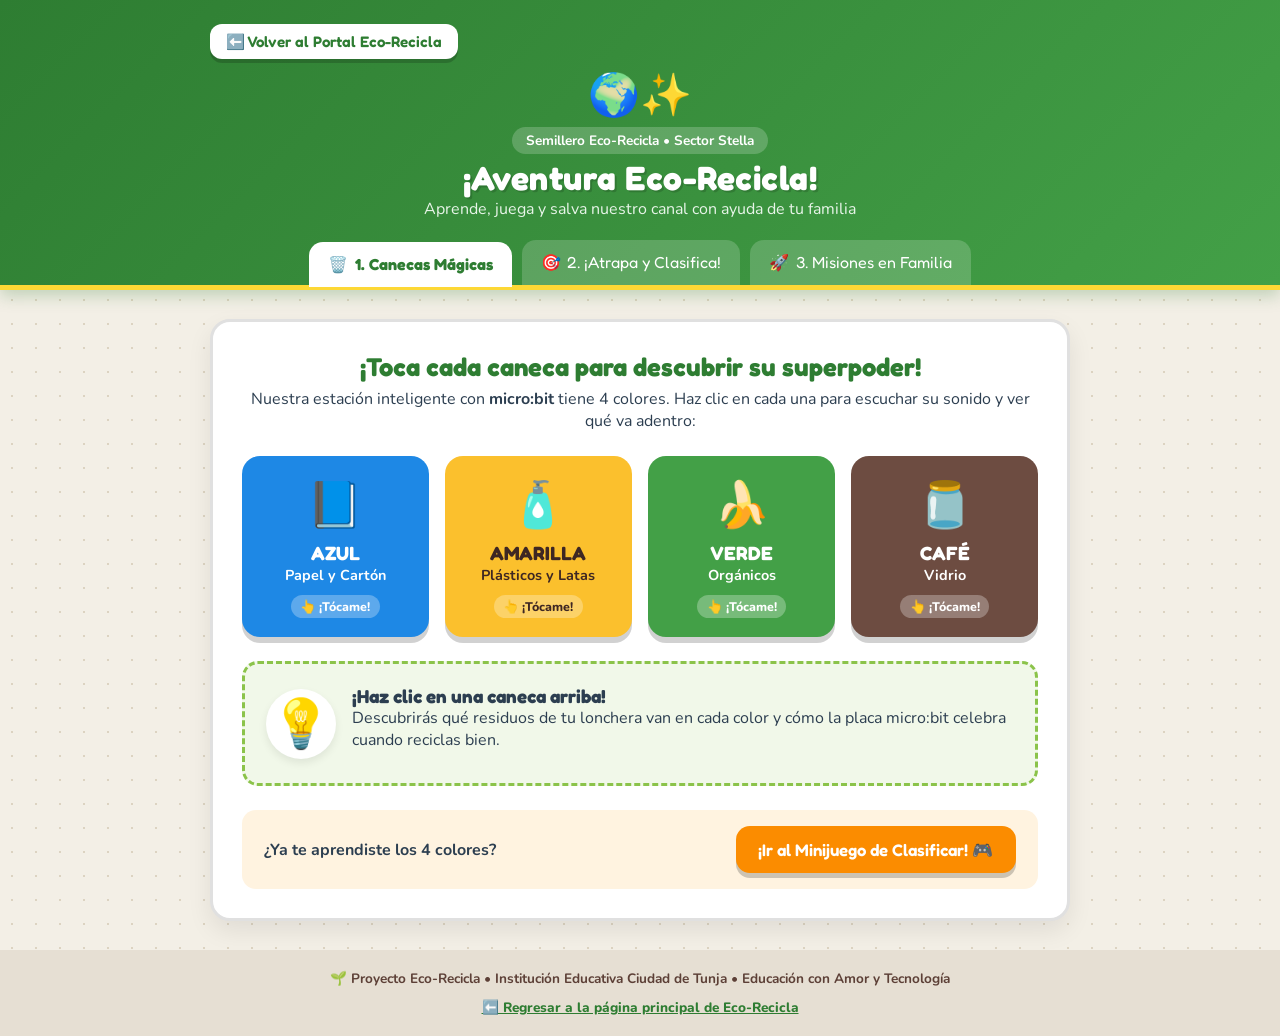
==== juegos.html @ 133093a1 "Add files via upload" ====
<!DOCTYPE html>
<html lang="es">
<head>
  <meta charset="UTF-8">
  <meta name="viewport" content="width=device-width, initial-scale=1.0">
  <title>Eco-Recicla Kids • Guardianes del Canal Stella</title>
  <link rel="preconnect" href="https://fonts.googleapis.com">
  <link rel="preconnect" href="https://fonts.gstatic.com" crossorigin>
  <link href="https://fonts.googleapis.com/css2?family=Fredoka:wght@400;600;700&family=Nunito:wght@400;600;700;800&display=swap" rel="stylesheet">
  <style>
    * { box-sizing: border-box; margin: 0; padding: 0; }
    body {
      font-family: 'Nunito', sans-serif;
      background-color: #f3efe6;
      background-image: radial-gradient(#dcd3c1 1.5px, transparent 1.5px);
      background-size: 24px 24px;
      color: #2c3e50;
      min-height: 100vh;
      display: flex;
      flex-direction: column;
    }
    h1, h2, h3, .bin-color-name, .btn-fun { font-family: 'Fredoka', sans-serif; }

    .hero-header {
      background: linear-gradient(135deg, #2e7d32 0%, #43a047 100%);
      color: #ffffff;
      padding: 1.5rem 1rem 0 1rem;
      text-align: center;
      box-shadow: 0 6px 15px rgba(46, 125, 50, 0.25);
      border-bottom: 5px solid #fdd835;
      position: relative;
    }
    .top-nav-bar {
      max-width: 860px;
      margin: 0 auto 0.5rem auto;
      display: flex;
      justify-content: flex-start;
    }
    .btn-home-back {
      display: inline-flex;
      align-items: center;
      gap: 0.4rem;
      background-color: #ffffff;
      color: #2e7d32;
      text-decoration: none;
      font-family: 'Fredoka', sans-serif;
      font-size: 0.95rem;
      font-weight: 600;
      padding: 0.5rem 1rem;
      border-radius: 12px;
      box-shadow: 0 4px 0 rgba(0, 0, 0, 0.18);
      transition: transform 0.15s, background-color 0.2s;
    }
    .btn-home-back:hover {
      background-color: #f1f8e9;
      transform: translateY(-2px);
    }
    .btn-home-back:active {
      transform: translateY(2px);
      box-shadow: 0 2px 0 rgba(0, 0, 0, 0.18);
    }

    .mascot-bubble { font-size: 2.6rem; animation: bounce 2s infinite; display: inline-block; }
    @keyframes bounce { 0%, 100% { transform: translateY(0); } 50% { transform: translateY(-7px); } }
    .pill-badge {
      display: block; width: fit-content; margin: 0.2rem auto;
      background: rgba(255, 255, 255, 0.2); padding: 0.25rem 0.9rem;
      border-radius: 20px; font-size: 0.85rem; font-weight: 700;
    }
    .hero-header h1 { font-size: 2.1rem; letter-spacing: 0.5px; text-shadow: 2px 2px 0px rgba(0, 0, 0, 0.15); }
    .hero-header p { font-size: 1rem; color: #e8f5e9; margin-bottom: 1.2rem; }

    .tab-nav { display: flex; justify-content: center; gap: 0.6rem; flex-wrap: wrap; max-width: 850px; margin: 0 auto; }
    .tab-btn {
      background: rgba(255, 255, 255, 0.18); color: #ffffff; border: none;
      padding: 0.8rem 1.2rem; border-radius: 14px 14px 0 0;
      font-family: 'Fredoka', sans-serif; font-size: 1rem; cursor: pointer;
      transition: all 0.2s; display: flex; align-items: center; gap: 0.4rem;
    }
    .tab-btn:hover { background: rgba(255, 255, 255, 0.3); }
    .tab-btn.active { background: #ffffff; color: #2e7d32; font-weight: 700; transform: translateY(2px); }

    .main-container { max-width: 860px; width: 94%; margin: 1.8rem auto; flex: 1; }
    .tab-panel {
      display: none; background: #ffffff; padding: 1.8rem; border-radius: 20px;
      box-shadow: 0 10px 25px rgba(0, 0, 0, 0.08); border: 3px solid #e0e0e0;
      animation: popIn 0.3s ease;
    }
    .tab-panel.active { display: block; }
    @keyframes popIn { from { opacity: 0; transform: scale(0.97); } to { opacity: 1; transform: scale(1); } }

    .section-intro { text-align: center; margin-bottom: 1.5rem; }
    .section-intro h2 { color: #2e7d32; font-size: 1.6rem; margin-bottom: 0.4rem; }

    .bins-showcase { display: grid; grid-template-columns: repeat(auto-fit, minmax(160px, 1fr)); gap: 1rem; margin-bottom: 1.5rem; }
    .bin-card {
      border-radius: 18px; padding: 1.2rem 0.8rem; text-align: center; color: #ffffff;
      cursor: pointer; transition: transform 0.2s, box-shadow 0.2s;
      box-shadow: 0 6px 0 rgba(0,0,0,0.18); position: relative; user-select: none;
    }
    .bin-card:hover { transform: translateY(-6px) scale(1.03); }
    .bin-card:active { transform: translateY(2px); }
    .bin-blue { background: #1e88e5; }
    .bin-yellow { background: #fbc02d; color: #3e2723; }
    .bin-green { background: #43a047; }
    .bin-brown { background: #6d4c41; }
    .bin-emoji { font-size: 2.8rem; margin-bottom: 0.3rem; }
    .bin-color-name { font-size: 1.2rem; font-weight: 700; display: block; }
    .bin-body p { font-size: 0.9rem; font-weight: 700; }
    .tap-hint {
      display: inline-block; margin-top: 0.6rem; background: rgba(255, 255, 255, 0.28);
      padding: 0.2rem 0.6rem; border-radius: 12px; font-size: 0.78rem; font-weight: 800;
    }

    .inspector-box {
      background: #f1f8e9; border: 3px dashed #8bc34a; border-radius: 16px;
      padding: 1.3rem; display: flex; align-items: center; gap: 1rem; margin-bottom: 1.5rem;
    }
    .inspector-icon {
      font-size: 3rem; background: #ffffff; width: 70px; height: 70px; border-radius: 50%;
      display: flex; align-items: center; justify-content: center; flex-shrink: 0;
      box-shadow: 0 4px 8px rgba(0,0,0,0.08);
    }
    .examples-pills { display: flex; flex-wrap: wrap; gap: 0.5rem; margin-top: 0.7rem; }
    .ex-pill {
      background: #ffffff; border: 2px solid #aed581; padding: 0.25rem 0.75rem;
      border-radius: 20px; font-size: 0.85rem; font-weight: 700; color: #33691e;
    }

    .next-step-banner {
      background: #fff3e0; border-radius: 14px; padding: 1rem 1.4rem;
      display: flex; justify-content: space-between; align-items: center; flex-wrap: wrap; gap: 1rem; font-weight: 700;
    }

    .btn-fun {
      border: none; padding: 0.85rem 1.4rem; border-radius: 14px; font-size: 1.05rem;
      font-weight: 600; cursor: pointer; color: #ffffff; transition: transform 0.1s;
      box-shadow: 0 5px 0 rgba(0,0,0,0.2); text-decoration: none; display: inline-block;
    }
    .btn-fun:active { transform: translateY(3px); box-shadow: 0 2px 0 rgba(0,0,0,0.2); }
    .btn-orange { background: #fb8c00; }
    .btn-green-action { background: #43a047; }
    .btn-blue-action { background: #1e88e5; }
    .btn-gray-action { background: #607d8b; }
    .btn-large { width: 100%; font-size: 1.2rem; padding: 1rem; }

    .arcade-board { background: #e3f2fd; border-radius: 18px; padding: 1.5rem; border: 3px solid #90caf9; }
    .arcade-hud { display: flex; justify-content: space-between; margin-bottom: 1rem; }
    .hud-pill { background: #ffffff; padding: 0.4rem 1rem; border-radius: 20px; font-weight: 800; color: #1565c0; box-shadow: 0 3px 6px rgba(0,0,0,0.06); }
    .trash-floating-card {
      background: #ffffff; max-width: 340px; margin: 0 auto 1.2rem auto; padding: 1.3rem;
      border-radius: 20px; text-align: center; box-shadow: 0 8px 18px rgba(0,0,0,0.1); border: 3px solid #bbdefb;
    }
    .trash-big-emoji { font-size: 4rem; display: block; animation: wiggle 1.5s infinite; }
    @keyframes wiggle { 0%, 100% { transform: rotate(-4deg); } 50% { transform: rotate(4deg); } }
    .trash-question {
      display: inline-block; margin-top: 0.4rem; background: #fff9c4; padding: 0.2rem 0.7rem;
      border-radius: 10px; font-size: 0.85rem; font-weight: 700; color: #f57f17;
    }
    .arcade-toast { text-align: center; min-height: 28px; font-weight: 800; font-size: 1rem; margin-bottom: 1rem; }
    .arcade-bins-row { display: grid; grid-template-columns: repeat(4, 1fr); gap: 0.7rem; }
    .arcade-bin-btn {
      border: none; border-radius: 14px; padding: 0.8rem 0.4rem; color: #ffffff;
      font-family: 'Fredoka', sans-serif; font-size: 1rem; cursor: pointer;
      box-shadow: 0 5px 0 rgba(0,0,0,0.2); transition: transform 0.1s;
    }
    .arcade-bin-btn span { font-size: 1.8rem; display: block; }
    .arcade-bin-btn small { font-family: 'Nunito', sans-serif; font-size: 0.75rem; font-weight: 700; }
    .arcade-bin-btn:active { transform: translateY(3px); }
    .bg-blue { background: #1e88e5; }
    .bg-yellow { background: #fbc02d; color: #3e2723; }
    .bg-green { background: #43a047; }
    .bg-brown { background: #6d4c41; }
    .arcade-end-screen { text-align: center; padding: 1.5rem; background: #ffffff; border-radius: 16px; }
    .trophy-anim { font-size: 3.5rem; }
    .arcade-end-btns { display: flex; justify-content: center; gap: 1rem; margin-top: 1.2rem; flex-wrap: wrap; }

    .mission-card { display: none; }
    .mission-card.active { display: block; }
    .welcome-hero { text-align: center; margin-bottom: 1.5rem; }
    .hero-emoji { font-size: 3rem; }
    .welcome-hero h2 { color: #2e7d32; font-size: 1.6rem; margin: 0.4rem 0; }
    .kid-input-box { background: #f9fbe7; padding: 1.2rem; border-radius: 14px; border: 2px solid #c5e1a5; margin-bottom: 1.2rem; }
    .kid-input-box label { display: block; font-weight: 800; margin-bottom: 0.5rem; color: #33691e; }
    .kid-input-box input { width: 100%; padding: 0.8rem 1rem; border-radius: 10px; border: 2px solid #9ccc65; font-size: 1.05rem; font-family: inherit; }
    .error-text { color: #d32f2f; font-weight: 700; }
    .family-box-kid {
      background: #fff8e1; border: 2px solid #ffe082; border-left: 6px solid #ffb300;
      border-radius: 12px; padding: 1rem; display: flex; gap: 0.8rem; align-items: flex-start; margin-bottom: 1.3rem;
    }
    .fam-icon { font-size: 2rem; }
    .mission-top-bar { display: flex; justify-content: space-between; align-items: center; flex-wrap: wrap; gap: 0.5rem; margin-bottom: 0.8rem; }
    .player-badge, .area-badge, .stars-badge { padding: 0.35rem 0.8rem; border-radius: 20px; font-size: 0.88rem; font-weight: 700; }
    .player-badge { background: #e8f5e9; color: #2e7d32; }
    .area-badge { background: #e0f7fa; color: #00838f; }
    .stars-badge { background: #fff9c4; color: #f57f17; }
    .kid-progress-track { height: 14px; background: #eeeeee; border-radius: 10px; overflow: hidden; margin-bottom: 0.4rem; }
    .kid-progress-fill { height: 100%; width: 0%; background: linear-gradient(90deg, #66bb6a, #fbc02d); transition: width 0.4s ease; }
    .step-label { font-size: 0.85rem; font-weight: 700; color: #757575; margin-bottom: 0.8rem; }
    .m-title { color: #1b5e20; font-size: 1.35rem; margin-bottom: 0.6rem; }
    .story-bubble { background: #f5f5f5; padding: 1rem 1.2rem; border-radius: 14px; font-size: 1.02rem; font-weight: 600; margin-bottom: 1.2rem; }
    .kid-options-list { display: flex; flex-direction: column; gap: 0.8rem; margin-bottom: 1.2rem; }
    .option-btn {
      background: #ffffff; border: 2.5px solid #cfd8dc; padding: 1rem; border-radius: 14px;
      font-family: inherit; font-size: 0.98rem; font-weight: 700; text-align: left; cursor: pointer; transition: all 0.2s;
    }
    .option-btn:hover:not(:disabled) { border-color: #66bb6a; background: #f1f8e9; transform: translateX(4px); }
    .option-btn.correct { background: #c8e6c9; border-color: #2e7d32; color: #1b5e20; }
    .option-btn.wrong { background: #ffcdd2; border-color: #c62828; color: #b71c1c; }
    .kid-feedback { background: #e8f5e9; border: 2px solid #81c784; border-radius: 14px; padding: 1.2rem; }
    .kid-feedback p { margin-bottom: 1rem; font-size: 0.96rem; }

    .diploma-frame { border: 6px double #43a047; border-radius: 20px; padding: 1.8rem; text-align: center; background: #fafffa; }
    .diploma-medal { font-size: 3.8rem; }
    .diploma-tag { background: #fdd835; color: #3e2723; font-weight: 800; padding: 0.25rem 0.9rem; border-radius: 20px; font-size: 0.85rem; }
    .diploma-frame h2 { color: #2e7d32; font-size: 1.7rem; margin: 0.7rem 0; }
    .final-stars-box { background: #e8f5e9; padding: 0.9rem; border-radius: 14px; margin: 1rem auto; max-width: 320px; }
    .final-stars-box strong { font-size: 1.6rem; color: #2e7d32; }
    .rank-pill { margin-top: 0.4rem; font-weight: 800; color: #ef6c00; }
    .diploma-msg { font-size: 0.98rem; margin-bottom: 1.2rem; }
    .family-pact { background: #fff8e1; border: 2px dashed #ffb300; border-radius: 12px; padding: 1rem; margin-bottom: 1.5rem; }
    .diploma-actions { display: flex; justify-content: center; gap: 1rem; flex-wrap: wrap; }
    .hidden { display: none !important; }
    .kid-footer { text-align: center; padding: 1.2rem; background: #e6dfd3; font-size: 0.85rem; font-weight: 700; color: #5d4037; }
    .footer-back-wrap { margin-top: 0.6rem; }
    .footer-back-link { color: #2e7d32; text-decoration: underline; font-weight: 800; }

    @media (max-width: 600px) {
      .arcade-bins-row { grid-template-columns: repeat(2, 1fr); }
      .inspector-box { flex-direction: column; text-align: center; }
      .examples-pills { justify-content: center; }
    }
  </style>
</head>
<body>

  <header class="hero-header">
    <!-- BOTÓN PARA REGRESAR A LA PÁGINA PRINCIPAL -->
    <div class="top-nav-bar">
      <a href="index.html" class="btn-home-back">⬅️ Volver al Portal Eco-Recicla</a>
    </div>

    <div class="header-content">
      <div class="mascot-bubble">🌍✨</div>
      <span class="pill-badge">Semillero Eco-Recicla • Sector Stella</span>
      <h1>¡Aventura Eco-Recicla!</h1>
      <p>Aprende, juega y salva nuestro canal con ayuda de tu familia</p>
    </div>

    <nav class="tab-nav">
      <button type="button" class="tab-btn active" data-target="tab-bins" onclick="switchTab('tab-bins')">
        <span class="tab-icon">🗑️</span> 1. Canecas Mágicas
      </button>
      <button type="button" class="tab-btn" data-target="tab-sort" onclick="switchTab('tab-sort')">
        <span class="tab-icon">🎯</span> 2. ¡Atrapa y Clasifica!
      </button>
      <button type="button" class="tab-btn" data-target="tab-missions" onclick="switchTab('tab-missions')">
        <span class="tab-icon">🚀</span> 3. Misiones en Familia
      </button>
    </nav>
  </header>

  <main class="main-container">

    <!-- PESTAÑA 1 -->
    <section id="tab-bins" class="tab-panel active">
      <div class="section-intro">
        <h2>¡Toca cada caneca para descubrir su superpoder!</h2>
        <p>Nuestra estación inteligente con <strong>micro:bit</strong> tiene 4 colores. Haz clic en cada una para escuchar su sonido y ver qué va adentro:</p>
      </div>

      <div class="bins-showcase">
        <div class="bin-card bin-blue" onclick="inspectBin('azul')">
          <div class="bin-emoji">📘</div>
          <div class="bin-body">
            <span class="bin-color-name">AZUL</span>
            <p>Papel y Cartón</p>
          </div>
          <span class="tap-hint">👆 ¡Tócame!</span>
        </div>

        <div class="bin-card bin-yellow" onclick="inspectBin('amarilla')">
          <div class="bin-emoji">🧴</div>
          <div class="bin-body">
            <span class="bin-color-name">AMARILLA</span>
            <p>Plásticos y Latas</p>
          </div>
          <span class="tap-hint">👆 ¡Tócame!</span>
        </div>

        <div class="bin-card bin-green" onclick="inspectBin('verde')">
          <div class="bin-emoji">🍌</div>
          <div class="bin-body">
            <span class="bin-color-name">VERDE</span>
            <p>Orgánicos</p>
          </div>
          <span class="tap-hint">👆 ¡Tócame!</span>
        </div>

        <div class="bin-card bin-brown" onclick="inspectBin('cafe')">
          <div class="bin-emoji">🫙</div>
          <div class="bin-body">
            <span class="bin-color-name">CAFÉ</span>
            <p>Vidrio</p>
          </div>
          <span class="tap-hint">👆 ¡Tócame!</span>
        </div>
      </div>

      <div id="bin-inspector" class="inspector-box">
        <div class="inspector-icon" id="insp-icon">💡</div>
        <div class="inspector-details">
          <h3 id="insp-title">¡Haz clic en una caneca arriba!</h3>
          <p id="insp-desc">Descubrirás qué residuos de tu lonchera van en cada color y cómo la placa micro:bit celebra cuando reciclas bien.</p>
          <div id="insp-examples" class="examples-pills"></div>
        </div>
      </div>

      <div class="next-step-banner">
        <p>¿Ya te aprendiste los 4 colores?</p>
        <button type="button" class="btn-fun btn-orange" onclick="switchTab('tab-sort')">¡Ir al Minijuego de Clasificar! 🎮</button>
      </div>
    </section>

    <!-- PESTAÑA 2 -->
    <section id="tab-sort" class="tab-panel">
      <div class="section-intro">
        <h2>🎮 Minijuego: ¡Limpia el Patio de Recreo!</h2>
        <p>Mira el residuo que apareció en el patio y haz clic en la caneca del color correcto antes de que el viento lo lleve al canal.</p>
      </div>

      <div class="arcade-board">
        <div class="arcade-hud">
          <div class="hud-pill">⭐ Aciertos: <span id="sort-score">0</span> / <span id="sort-total">8</span></div>
          <div class="hud-pill">🔥 Racha: <span id="sort-streak">0</span></div>
        </div>

        <div id="arcade-play-area" class="arcade-stage">
          <div id="trash-card" class="trash-floating-card">
            <span id="trash-emoji" class="trash-big-emoji">🍌</span>
            <h3 id="trash-name">Cáscara de Banano</h3>
            <span class="trash-question">¿En qué caneca va?</span>
          </div>

          <div id="arcade-feedback" class="arcade-toast"></div>

          <div class="arcade-bins-row">
            <button type="button" class="arcade-bin-btn bg-blue" onclick="checkSort('azul')">
              <span>📘</span> Azul<br><small>Papel/Cartón</small>
            </button>
            <button type="button" class="arcade-bin-btn bg-yellow" onclick="checkSort('amarilla')">
              <span>🧴</span> Amarilla<br><small>Plástico/Metal</small>
            </button>
            <button type="button" class="arcade-bin-btn bg-green" onclick="checkSort('verde')">
              <span>🍌</span> Verde<br><small>Orgánico</small>
            </button>
            <button type="button" class="arcade-bin-btn bg-brown" onclick="checkSort('cafe')">
              <span>🫙</span> Café<br><small>Vidrio</small>
            </button>
          </div>
        </div>

        <div id="arcade-end" class="arcade-end-screen hidden">
          <div class="trophy-anim">🏆🎉</div>
          <h3>¡Patio Limpio, Guardián!</h3>
          <p id="arcade-end-msg"></p>
          <div class="arcade-end-btns">
            <button type="button" class="btn-fun btn-blue-action" onclick="initSortGame()">🔄 Jugar otra vez</button>
            <button type="button" class="btn-fun btn-green-action" onclick="switchTab('tab-missions')">🚀 Pasar a las Misiones en Familia</button>
          </div>
        </div>
      </div>
    </section>

    <!-- PESTAÑA 3 -->
    <section id="tab-missions" class="tab-panel">
      <div id="screen-welcome" class="mission-card active">
        <div class="welcome-hero">
          <span class="hero-emoji">🦸‍♂️🦸‍♀️</span>
          <h2>Misiones de Guardianes del Territorio</h2>
          <p>Como decía el maestro <strong>Paulo Freire</strong>: <em>"La educación no cambia el mundo, cambia a las personas que van a cambiar el mundo"</em>. ¡Resuelve estos 4 retos junto a tu familia!</p>
        </div>

        <div class="kid-input-box">
          <label for="student-name">✍️ Escribe tu nombre de Guardián Ecológico:</label>
          <input type="text" id="student-name" placeholder="Ej. Sofía Martínez" autocomplete="off">
          <small id="name-error" class="error-text"></small>
        </div>

        <div class="family-box-kid">
          <span class="fam-icon">👨‍👩‍👧‍👦</span>
          <div>
            <strong>¡Atención Papá, Mamá o Acudiente!</strong>
            <p>En cada misión hay una pregunta especial para conversar en familia y cuidar nuestro barrio Sector Stella.</p>
          </div>
        </div>

        <button type="button" id="btn-start" class="btn-fun btn-green-action btn-large" onclick="startMissions()">🚀 ¡Comenzar Misiones!</button>
      </div>

      <div id="screen-game" class="mission-card">
        <div class="mission-top-bar">
          <div class="player-badge">🦸 <strong id="display-player-name"></strong></div>
          <div class="area-badge" id="current-area">Área</div>
          <div class="stars-badge">⭐ <strong id="score">0</strong> pts</div>
        </div>

        <div class="kid-progress-track">
          <div id="progress-bar" class="kid-progress-fill"></div>
        </div>
        <p class="step-label">Misión <span id="current-step">1</span> de <span id="total-steps">4</span></p>

        <h3 id="mission-title" class="m-title">Título</h3>
        <div class="story-bubble">
          <p id="mission-scenario"></p>
        </div>

        <div class="family-box-kid">
          <span class="fam-icon">💬</span>
          <div>
            <strong>Pregunta para conversar en Familia:</strong>
            <p id="family-prompt"></p>
          </div>
        </div>

        <div id="options-container" class="kid-options-list"></div>

        <div id="feedback-box" class="kid-feedback hidden">
          <p id="feedback-text"></p>
          <button type="button" id="btn-next" class="btn-fun btn-orange" onclick="nextMission()">Siguiente Misión ➡️</button>
        </div>
      </div>

      <div id="screen-results" class="mission-card">
        <div class="diploma-frame">
          <div class="diploma-medal">🏅</div>
          <span class="diploma-tag">DIPLOMA OFICIAL ECO-RECICLA</span>
          <h2>¡Felicitaciones, <span id="final-student-name"></span>!</h2>
          
          <div class="final-stars-box">
            <span>Puntaje Total:</span>
            <strong id="final-score">0</strong> / 100 Puntos
            <div id="final-badge" class="rank-pill"></div>
          </div>

          <p id="final-reflection" class="diploma-msg"></p>

          <div class="family-pact">
            <h4>🤝 Compromiso de nuestra Familia esta semana:</h4>
            <p>Separar en casa las botellas plásticas y mantener limpia nuestra cuadra para proteger los canales del Sector Stella.</p>
          </div>

          <div class="diploma-actions">
            <button type="button" id="btn-restart" class="btn-fun btn-blue-action" onclick="restartMissions()">🔄 Volver a Jugar</button>
            <button type="button" onclick="window.print()" class="btn-fun btn-green-action">🖨️ Imprimir mi Diploma</button>
            <a href="index.html" class="btn-fun btn-gray-action">🏠 Volver al Inicio</a>
          </div>
        </div>
      </div>
    </section>

  </main>

  <footer class="kid-footer">
    <p>🌱 Proyecto Eco-Recicla • Institución Educativa Ciudad de Tunja • Educación con Amor y Tecnología</p>
    <div class="footer-back-wrap">
      <a href="index.html" class="footer-back-link">⬅️ Regresar a la página principal de Eco-Recicla</a>
    </div>
  </footer>

  <script>
    let audioCtx = null;

    function getAudioContext() {
      if (!audioCtx) {
        const AudioContextClass = window.AudioContext || window.webkitAudioContext;
        if (AudioContextClass) audioCtx = new AudioContextClass();
      }
      return audioCtx;
    }

    function playTone(freq, type, duration) {
      try {
        const ctx = getAudioContext();
        if (!ctx) return;
        if (ctx.state === 'suspended') ctx.resume();
        const osc = ctx.createOscillator();
        const gain = ctx.createGain();
        osc.type = type;
        osc.frequency.setValueAtTime(freq, ctx.currentTime);
        gain.gain.setValueAtTime(0.12, ctx.currentTime);
        gain.gain.exponentialRampToValueAtTime(0.001, ctx.currentTime + duration);
        osc.connect(gain);
        gain.connect(ctx.destination);
        osc.start();
        osc.stop(ctx.currentTime + duration);
      } catch (e) {}
    }

    function playSuccessSound() {
      playTone(523.25, 'sine', 0.15);
      setTimeout(() => playTone(659.25, 'sine', 0.15), 100);
      setTimeout(() => playTone(783.99, 'sine', 0.25), 200);
    }

    function playErrorSound() {
      playTone(220, 'triangle', 0.25);
      setTimeout(() => playTone(180, 'triangle', 0.3), 150);
    }

    function playPopSound() {
      playTone(440, 'sine', 0.1);
    }

    function switchTab(targetId) {
      playPopSound();
      document.querySelectorAll('.tab-btn').forEach(btn => {
        btn.classList.toggle('active', btn.dataset.target === targetId);
      });
      document.querySelectorAll('.tab-panel').forEach(panel => {
        panel.classList.toggle('active', panel.id === targetId);
      });
    }

    const binData = {
      azul: {
        icon: "📘",
        title: "Caneca Azul: Papel y Cartón Limpios",
        desc: "¡Cuando depositas papel limpio aquí, la micro:bit enciende una luz feliz! Recuerda que no deben estar mojados ni untados de comida.",
        examples: ["📓 Hojas de cuaderno", "📦 Cajas de cartón", "📰 Periódicos", "🛍️ Bolsas de papel"]
      },
      amarilla: {
        icon: "🧴",
        title: "Caneca Amarilla: Plásticos y Latas",
        desc: "Aquí van los envases de tu merienda. Al guardarlos secos evitamos que el viento los lleve a tapar los canales del Sector Stella.",
        examples: ["🥤 Botellas de jugo", "🥫 Latas limpias", "🥡 Vasos plásticos", "🧴 Envases de yogur"]
      },
      verde: {
        icon: "🍌",
        title: "Caneca Verde: Residuos Orgánicos",
        desc: "¡Comida para la tierra! Estos restos se transforman en abono natural para las plantas de nuestra escuela y barrio.",
        examples: ["🍌 Cáscaras de banano", "🍎 Corazón de manzana", "🍊 Cáscaras de naranja", "🍂 Hojas secas"]
      },
      cafe: {
        icon: "🫙",
        title: "Caneca Café: Envases de Vidrio",
        desc: "El vidrio se puede reciclar infinitas veces sin perder calidad. ¡Siempre deposítalo con cuidado y ayuda de un adulto!",
        examples: ["🫙 Frascos de compota", "🍾 Botellas de vidrio", "🥫 Envases de mermelada"]
      }
    };

    function inspectBin(color) {
      playSuccessSound();
      const info = binData[color];
      if (!info) return;
      document.getElementById('insp-icon').textContent = info.icon;
      document.getElementById('insp-title').textContent = info.title;
      document.getElementById('insp-desc').textContent = info.desc;
      
      const exContainer = document.getElementById('insp-examples');
      exContainer.innerHTML = "";
      info.examples.forEach(item => {
        const span = document.createElement('span');
        span.className = 'ex-pill';
        span.textContent = item;
        exContainer.appendChild(span);
      });
    }

    const trashItems = [
      { emoji: "🍌", name: "Cáscara de Banano", bin: "verde" },
      { emoji: "🧴", name: "Botella de Agua Plástica", bin: "amarilla" },
      { emoji: "📦", name: "Caja de Jugo de Cartón", bin: "azul" },
      { emoji: "🫙", name: "Frasco de Vidrio", bin: "cafe" },
      { emoji: "🍎", name: "Restos de Manzana", bin: "verde" },
      { emoji: "🥫", name: "Lata de Refresco", bin: "amarilla" },
      { emoji: "📓", name: "Hoja de Cuaderno Usada", bin: "azul" },
      { emoji: "🥤", name: "Vaso Plástico de Merienda", bin: "amarilla" }
    ];

    let sortIndex = 0;
    let sortScore = 0;
    let sortStreak = 0;
    let canClickSort = true;

    function initSortGame() {
      sortIndex = 0;
      sortScore = 0;
      sortStreak = 0;
      canClickSort = true;
      document.getElementById('sort-score').textContent = "0";
      document.getElementById('sort-total').textContent = trashItems.length;
      document.getElementById('sort-streak').textContent = "0";
      document.getElementById('arcade-feedback').textContent = "";
      document.getElementById('arcade-play-area').classList.remove('hidden');
      document.getElementById('arcade-end').classList.add('hidden');
      showCurrentTrash();
    }

    function showCurrentTrash() {
      const item = trashItems[sortIndex];
      document.getElementById('trash-emoji').textContent = item.emoji;
      document.getElementById('trash-name').textContent = item.name;
    }

    function checkSort(chosenBin) {
      if (!canClickSort) return;
      canClickSort = false;

      const currentItem = trashItems[sortIndex];
      const toast = document.getElementById('arcade-feedback');

      if (chosenBin === currentItem.bin) {
        playSuccessSound();
        sortScore++;
        sortStreak++;
        document.getElementById('sort-score').textContent = sortScore;
        document.getElementById('sort-streak').textContent = sortStreak;
        toast.style.color = "#2e7d32";
        toast.textContent = `¡Genial! 🎉 ${currentItem.name} va en la caneca ${chosenBin.toUpperCase()}.`;
      } else {
        playErrorSound();
        sortStreak = 0;
        document.getElementById('sort-streak').textContent = "0";
        toast.style.color = "#c62828";
        toast.textContent = `¡Ups! ${currentItem.name} iba en la caneca ${currentItem.bin.toUpperCase()}.`;
      }

      setTimeout(() => {
        sortIndex++;
        toast.textContent = "";
        canClickSort = true;
        if (sortIndex < trashItems.length) {
          showCurrentTrash();
        } else {
          document.getElementById('arcade-play-area').classList.add('hidden');
          document.getElementById('arcade-end').classList.remove('hidden');
          document.getElementById('arcade-end-msg').textContent = 
            `Lograste clasificar correctamente ${sortScore} de ${trashItems.length} residuos del patio escolar.`;
        }
      }, 1300);
    }

    initSortGame();

    const missions = [
      {
        id: 1,
        area: "Ciencias y Tecnología",
        title: "Misión 1: ¡A reciclar en el descanso!",
        scenario: "Suena el timbre del recreo. Tienes una cáscara de banano y una botella plástica de jugo frente a la estación Eco-Recicla.",
        familyPrompt: "Papá o Mamá: ¿Cómo separamos en nuestra cocina las cáscaras de frutas y las botellas plásticas?",
        options: [
          {
            text: "Meter todo junto en la misma caneca para salir rápido a jugar.",
            correct: false,
            feedback: "¡Cuidado! Si mezclamos cáscaras húmedas con plástico, el plástico se ensucia y ya no se puede reciclar."
          },
          {
            text: "La cáscara en la caneca Verde (orgánica) y la botella en la Amarilla (plásticos).",
            correct: true,
            feedback: "¡Súper! Así la micro:bit celebra tu acierto y ayudamos a mantener limpios los canales del barrio."
          },
          {
            text: "Dejar la basura en el suelo del patio para que la recoja el aseo.",
            correct: false,
            feedback: "Como decía Paulo Freire, nuestro colegio y barrio son nuestra casa común: ¡todos somos responsables de cuidarlos!"
          }
        ]
      },
      {
        id: 2,
        area: "Matemáticas Comunitarias",
        title: "Misión 2: Salvando el Canal de Stella",
        scenario: "Si cada familia de nuestra cuadra evita botar 3 botellas plásticas al caño cada día, ¿cuántas botellas salvan 10 familias en 5 días?",
        familyPrompt: "Cuenten juntos en casa: ¿Cuántas botellas plásticas vacías juntan en una semana?",
        options: [
          {
            text: "15 botellas plásticas.",
            correct: false,
            feedback: "¡Casi! Multiplica: 10 familias × 3 botellas = 30 botellas por día. En 5 días son 150 botellas."
          },
          {
            text: "150 botellas plásticas salvadas del caño.",
            correct: true,
            feedback: "¡Matemática ecológica perfecta! 150 botellas menos en el canal evitan inundaciones cuando llueve."
          },
          {
            text: "300 botellas plásticas.",
            correct: false,
            feedback: "Revisa la cuenta: 30 botellas diarias × 5 días nos da 150 botellas."
          }
        ]
      },
      {
        id: 3,
        area: "Convivencia y Paz",
        title: "Misión 3: Mediadores de Paz con los Vecinos",
        scenario: "El viento voló unas bolsas de merienda hacia el andén de un vecino del Sector Stella y está muy enojado. ¿Qué hacemos como Guardianes?",
        familyPrompt: "¿Cómo solucionamos en familia un problema con un vecino usando el diálogo y el respeto?",
        options: [
          {
            text: "Gritarle que nosotros no tenemos la culpa del viento.",
            correct: false,
            feedback: "Gritar agranda el problema. Los buenos mediadores escuchan con respeto y buscan soluciones."
          },
          {
            text: "Pedir disculpas con respeto, recoger las bolsas y comprometer al salón a usar las canecas.",
            correct: true,
            feedback: "¡Excelente mediación! Transformaste un enojo en amistad y trabajo en equipo entre la escuela y el barrio."
          },
          {
            text: "Salir corriendo y escondernos en el salón.",
            correct: false,
            feedback: "Los Guardianes Ecológicos dan la cara con amabilidad y ayudan a resolver los problemas."
          }
        ]
      },
      {
        id: 4,
        area: "Lenguaje y Comunicación",
        title: "Misión 4: Un cartel con amor para nuestro barrio",
        scenario: "Vamos a pintar un cartel para poner cerca del canal de Stella. ¿Cuál frase motiva mejor a todos los vecinos?",
        familyPrompt: "¿Qué frase bonita pondrían en la puerta de su casa para cuidar el agua y el barrio?",
        options: [
          {
            text: "«Prohibido botar basura o llamamos a la policía.»",
            correct: false,
            feedback: "Las amenazas no enseñan con cariño. Es mejor invitar a todos a cuidar lo que es nuestro."
          },
          {
            text: "«El canal y el patio son de todos: cada residuo en su caneca es salud y vida para Stella.»",
            correct: true,
            feedback: "¡Qué gran mensaje! Cuando hablamos con respeto y amor por nuestro barrio, todos se animan a ayudar."
          },
          {
            text: "«No botar basura porque se ve feo.»",
            correct: false,
            feedback: "Además de verse mal, la basura contamina el agua y enferma a las familias. ¡El mensaje debe inspirar vida!"
          }
        ]
      }
    ];

    let currentStepIndex = 0;
    let currentScore = 0;
    let studentName = "";

    document.getElementById("total-steps").textContent = missions.length;

    function startMissions() {
      const inputName = document.getElementById("student-name");
      const errorName = document.getElementById("name-error");
      const nameVal = inputName.value.trim();

      if (!nameVal) {
        playErrorSound();
        errorName.textContent = "👆 ¡Escribe tu nombre primero para darte tu diploma al final!";
        inputName.focus();
        return;
      }

      playSuccessSound();
      errorName.textContent = "";
      studentName = nameVal;
      document.getElementById("display-player-name").textContent = studentName;

      document.getElementById("screen-welcome").classList.remove("active");
      document.getElementById("screen-game").classList.add("active");
      loadMission(currentStepIndex);
    }

    function loadMission(index) {
      const m = missions[index];
      document.getElementById("current-step").textContent = index + 1;
      document.getElementById("current-area").textContent = m.area;
      document.getElementById("mission-title").textContent = m.title;
      document.getElementById("mission-scenario").textContent = m.scenario;
      document.getElementById("family-prompt").textContent = m.familyPrompt;

      document.getElementById("progress-bar").style.width = `${(index / missions.length) * 100}%`;

      const optionsContainer = document.getElementById("options-container");
      const feedbackBox = document.getElementById("feedback-box");
      optionsContainer.innerHTML = "";
      feedbackBox.classList.add("hidden");

      m.options.forEach(opt => {
        const btn = document.createElement("button");
        btn.type = "button";
        btn.className = "option-btn";
        btn.textContent = opt.text;
        btn.onclick = () => handleSelectOption(opt, btn, m);
        optionsContainer.appendChild(btn);
      });
    }

    function handleSelectOption(selectedOpt, selectedBtn, mission) {
      const buttons = document.querySelectorAll("#options-container .option-btn");
      buttons.forEach(b => b.disabled = true);

      const feedbackText = document.getElementById("feedback-text");

      if (selectedOpt.correct) {
        playSuccessSound();
        selectedBtn.classList.add("correct");
        currentScore += 25;
        document.getElementById("score").textContent = currentScore;
        feedbackText.innerHTML = `🌟 <strong>¡Excelente! (+25 puntos)</strong><br>${selectedOpt.feedback}`;
      } else {
        playErrorSound();
        selectedBtn.classList.add("wrong");
        feedbackText.innerHTML = `💡 <strong>¡Aprendamos juntos!</strong><br>${selectedOpt.feedback}`;
        mission.options.forEach((opt, idx) => {
          if (opt.correct) buttons[idx].classList.add("correct");
        });
      }

      document.getElementById("feedback-box").classList.remove("hidden");
    }

    function nextMission() {
      playPopSound();
      currentStepIndex++;
      if (currentStepIndex < missions.length) {
        loadMission(currentStepIndex);
      } else {
        showFinalResults();
      }
    }

    function showFinalResults() {
      playSuccessSound();
      document.getElementById("progress-bar").style.width = "100%";
      document.getElementById("screen-game").classList.remove("active");
      document.getElementById("screen-results").classList.add("active");

      document.getElementById("final-student-name").textContent = studentName;
      document.getElementById("final-score").textContent = currentScore;

      let badge = "";
      let message = "";

      if (currentScore >= 75) {
        badge = "🏆 Súper Guardián del Canal Stella";
        message = `¡Felicitaciones ${studentName}! Demostraste un corazón gigante y mucha inteligencia para cuidar la naturaleza y convivir en paz con tus vecinos. ¡Tu escuela y tu familia están muy orgullosas de ti!`;
      } else {
        badge = "🌱 Aprendiz de Guardián Ecológico";
        message = `¡Muy bien ${studentName}! Cada misión te ayudó a descubrir cómo cuidar el agua y separar las basuras en casa y en el colegio. ¡Sigue practicando junto a tu familia!`;
      }

      document.getElementById("final-badge").textContent = badge;
      document.getElementById("final-reflection").textContent = message;
    }

    function restartMissions() {
      playPopSound();
      currentStepIndex = 0;
      currentScore = 0;
      document.getElementById("score").textContent = "0";
      document.getElementById("student-name").value = "";
      document.getElementById("screen-results").classList.remove("active");
      document.getElementById("screen-welcome").classList.add("active");
    }
  </script>
</body>
</html>
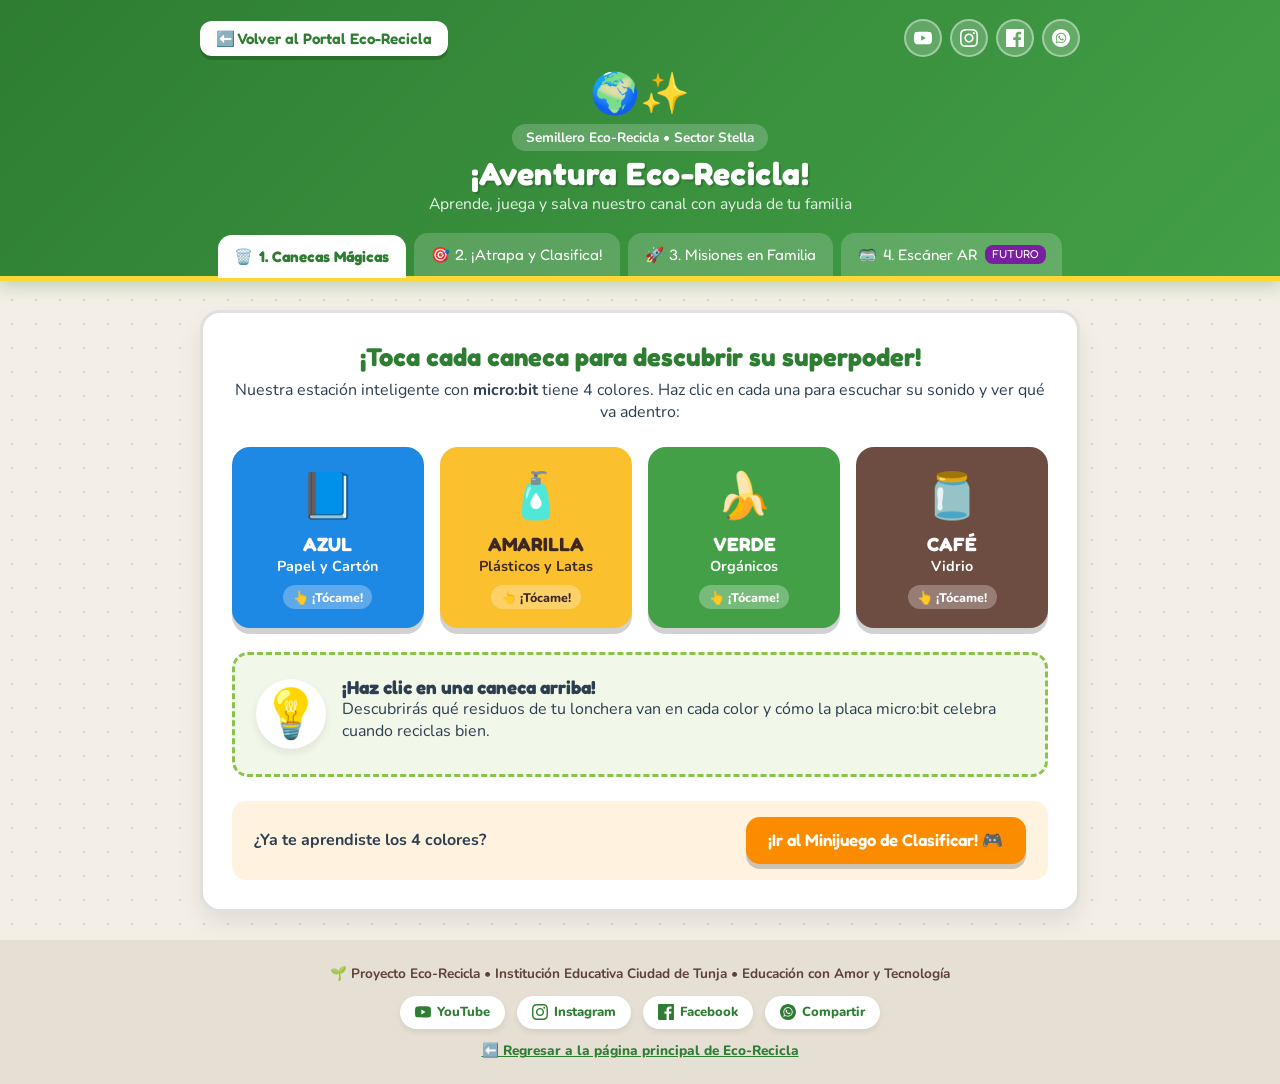
==== commit 5635b064: "Add files via upload" ====
--- a/juegos.html
+++ b/juegos.html
@@ -3,7 +3,7 @@
 <head>
   <meta charset="UTF-8">
   <meta name="viewport" content="width=device-width, initial-scale=1.0">
-  <title>Eco-Recicla Kids • Guardianes del Canal Stella</title>
+  <title>Eco-Recicla Kids • Guardianes del Canal Stella (AR/VR)</title>
   <link rel="preconnect" href="https://fonts.googleapis.com">
   <link rel="preconnect" href="https://fonts.gstatic.com" crossorigin>
   <link href="https://fonts.googleapis.com/css2?family=Fredoka:wght@400;600;700&family=Nunito:wght@400;600;700;800&display=swap" rel="stylesheet">
@@ -21,20 +21,24 @@
     }
     h1, h2, h3, .bin-color-name, .btn-fun { font-family: 'Fredoka', sans-serif; }
 
+    /* ENCABEZADO Y BARRA SUPERIOR */
     .hero-header {
       background: linear-gradient(135deg, #2e7d32 0%, #43a047 100%);
       color: #ffffff;
-      padding: 1.5rem 1rem 0 1rem;
+      padding: 1.2rem 1rem 0 1rem;
       text-align: center;
       box-shadow: 0 6px 15px rgba(46, 125, 50, 0.25);
       border-bottom: 5px solid #fdd835;
       position: relative;
     }
     .top-nav-bar {
-      max-width: 860px;
-      margin: 0 auto 0.5rem auto;
+      max-width: 880px;
+      margin: 0 auto 0.6rem auto;
       display: flex;
-      justify-content: flex-start;
+      justify-content: space-between;
+      align-items: center;
+      flex-wrap: wrap;
+      gap: 0.6rem;
     }
     .btn-home-back {
       display: inline-flex;
@@ -51,36 +55,56 @@
       box-shadow: 0 4px 0 rgba(0, 0, 0, 0.18);
       transition: transform 0.15s, background-color 0.2s;
     }
-    .btn-home-back:hover {
-      background-color: #f1f8e9;
-      transform: translateY(-2px);
-    }
-    .btn-home-back:active {
-      transform: translateY(2px);
-      box-shadow: 0 2px 0 rgba(0, 0, 0, 0.18);
-    }
-
-    .mascot-bubble { font-size: 2.6rem; animation: bounce 2s infinite; display: inline-block; }
+    .btn-home-back:hover { background-color: #f1f8e9; transform: translateY(-2px); }
+
+    /* ICONOS REDES SOCIALES EN ENCABEZADO */
+    .social-bar {
+      display: flex;
+      align-items: center;
+      gap: 0.5rem;
+    }
+    .social-link {
+      width: 38px;
+      height: 38px;
+      border-radius: 50%;
+      background: rgba(255, 255, 255, 0.2);
+      color: #ffffff;
+      display: inline-flex;
+      align-items: center;
+      justify-content: center;
+      text-decoration: none;
+      transition: transform 0.2s, background 0.2s;
+      border: 2px solid rgba(255, 255, 255, 0.4);
+    }
+    .social-link:hover {
+      background: #ffffff;
+      color: #2e7d32;
+      transform: translateY(-3px) scale(1.08);
+    }
+    .social-link svg { width: 18px; height: 18px; fill: currentColor; }
+
+    .mascot-bubble { font-size: 2.5rem; animation: bounce 2s infinite; display: inline-block; }
     @keyframes bounce { 0%, 100% { transform: translateY(0); } 50% { transform: translateY(-7px); } }
     .pill-badge {
       display: block; width: fit-content; margin: 0.2rem auto;
       background: rgba(255, 255, 255, 0.2); padding: 0.25rem 0.9rem;
       border-radius: 20px; font-size: 0.85rem; font-weight: 700;
     }
-    .hero-header h1 { font-size: 2.1rem; letter-spacing: 0.5px; text-shadow: 2px 2px 0px rgba(0, 0, 0, 0.15); }
-    .hero-header p { font-size: 1rem; color: #e8f5e9; margin-bottom: 1.2rem; }
-
-    .tab-nav { display: flex; justify-content: center; gap: 0.6rem; flex-wrap: wrap; max-width: 850px; margin: 0 auto; }
+    .hero-header h1 { font-size: 2rem; letter-spacing: 0.5px; text-shadow: 2px 2px 0px rgba(0, 0, 0, 0.15); }
+    .hero-header p { font-size: 0.98rem; color: #e8f5e9; margin-bottom: 1.1rem; }
+
+    /* PESTAÑAS DE NAVEGACIÓN */
+    .tab-nav { display: flex; justify-content: center; gap: 0.5rem; flex-wrap: wrap; max-width: 900px; margin: 0 auto; }
     .tab-btn {
       background: rgba(255, 255, 255, 0.18); color: #ffffff; border: none;
-      padding: 0.8rem 1.2rem; border-radius: 14px 14px 0 0;
-      font-family: 'Fredoka', sans-serif; font-size: 1rem; cursor: pointer;
-      transition: all 0.2s; display: flex; align-items: center; gap: 0.4rem;
+      padding: 0.75rem 1.05rem; border-radius: 14px 14px 0 0;
+      font-family: 'Fredoka', sans-serif; font-size: 0.95rem; cursor: pointer;
+      transition: all 0.2s; display: flex; align-items: center; gap: 0.35rem;
     }
     .tab-btn:hover { background: rgba(255, 255, 255, 0.3); }
     .tab-btn.active { background: #ffffff; color: #2e7d32; font-weight: 700; transform: translateY(2px); }
 
-    .main-container { max-width: 860px; width: 94%; margin: 1.8rem auto; flex: 1; }
+    .main-container { max-width: 880px; width: 94%; margin: 1.8rem auto; flex: 1; }
     .tab-panel {
       display: none; background: #ffffff; padding: 1.8rem; border-radius: 20px;
       box-shadow: 0 10px 25px rgba(0, 0, 0, 0.08); border: 3px solid #e0e0e0;
@@ -92,6 +116,7 @@
     .section-intro { text-align: center; margin-bottom: 1.5rem; }
     .section-intro h2 { color: #2e7d32; font-size: 1.6rem; margin-bottom: 0.4rem; }
 
+    /* PESTAÑA 1: CANECAS */
     .bins-showcase { display: grid; grid-template-columns: repeat(auto-fit, minmax(160px, 1fr)); gap: 1rem; margin-bottom: 1.5rem; }
     .bin-card {
       border-radius: 18px; padding: 1.2rem 0.8rem; text-align: center; color: #ffffff;
@@ -141,9 +166,11 @@
     .btn-orange { background: #fb8c00; }
     .btn-green-action { background: #43a047; }
     .btn-blue-action { background: #1e88e5; }
+    .btn-purple-action { background: #7b1fa2; }
     .btn-gray-action { background: #607d8b; }
     .btn-large { width: 100%; font-size: 1.2rem; padding: 1rem; }
 
+    /* PESTAÑA 2: MINIJUEGO ARCADE */
     .arcade-board { background: #e3f2fd; border-radius: 18px; padding: 1.5rem; border: 3px solid #90caf9; }
     .arcade-hud { display: flex; justify-content: space-between; margin-bottom: 1rem; }
     .hud-pill { background: #ffffff; padding: 0.4rem 1rem; border-radius: 20px; font-weight: 800; color: #1565c0; box-shadow: 0 3px 6px rgba(0,0,0,0.06); }
@@ -175,6 +202,7 @@
     .trophy-anim { font-size: 3.5rem; }
     .arcade-end-btns { display: flex; justify-content: center; gap: 1rem; margin-top: 1.2rem; flex-wrap: wrap; }
 
+    /* PESTAÑA 3: MISIONES EN FAMILIA */
     .mission-card { display: none; }
     .mission-card.active { display: block; }
     .welcome-hero { text-align: center; margin-bottom: 1.5rem; }
@@ -220,8 +248,154 @@
     .diploma-msg { font-size: 0.98rem; margin-bottom: 1.2rem; }
     .family-pact { background: #fff8e1; border: 2px dashed #ffb300; border-radius: 12px; padding: 1rem; margin-bottom: 1.5rem; }
     .diploma-actions { display: flex; justify-content: center; gap: 1rem; flex-wrap: wrap; }
+
+    /* ======================================================= */
+    /* PESTAÑA 4: ESCÁNER AR (REALIDAD AUMENTADA) Y PROYECCIÓN */
+    /* ======================================================= */
+    .ar-badge-new {
+      background: #7b1fa2;
+      color: #ffffff;
+      font-size: 0.72rem;
+      padding: 0.15rem 0.45rem;
+      border-radius: 8px;
+      margin-left: 0.2rem;
+    }
+    .ar-container {
+      background: #1a2332;
+      border-radius: 20px;
+      padding: 1.5rem;
+      color: #ffffff;
+      text-align: center;
+      border: 4px solid #7b1fa2;
+      box-shadow: 0 12px 25px rgba(123, 31, 162, 0.25);
+    }
+    .ar-viewport {
+      position: relative;
+      width: 100%;
+      max-width: 560px;
+      height: 340px;
+      margin: 1rem auto;
+      border-radius: 16px;
+      overflow: hidden;
+      background: #0d131d;
+      border: 3px solid #00e676;
+      display: flex;
+      align-items: center;
+      justify-content: center;
+    }
+    #ar-video {
+      width: 100%;
+      height: 100%;
+      object-fit: cover;
+      display: none;
+    }
+    .ar-placeholder {
+      padding: 1.5rem;
+      color: #b0bec5;
+    }
+    .ar-placeholder span { font-size: 3.5rem; display: block; margin-bottom: 0.5rem; }
+    
+    /* Visor holográfico AR superpuesto */
+    .ar-hud-overlay {
+      position: absolute;
+      inset: 0;
+      pointer-events: none;
+      display: flex;
+      flex-direction: column;
+      justify-content: space-between;
+      padding: 1rem;
+    }
+    .ar-scanner-frame {
+      width: 210px;
+      height: 150px;
+      margin: auto;
+      border: 3px dashed #00e676;
+      border-radius: 18px;
+      position: relative;
+      box-shadow: 0 0 20px rgba(0, 230, 118, 0.3);
+      animation: pulseFrame 2s infinite;
+    }
+    @keyframes pulseFrame {
+      0%, 100% { transform: scale(1); border-color: #00e676; }
+      50% { transform: scale(1.04); border-color: #fdd835; }
+    }
+    .ar-hologram-card {
+      background: rgba(13, 19, 29, 0.85);
+      backdrop-filter: blur(6px);
+      border: 2px solid #00e676;
+      border-radius: 14px;
+      padding: 0.8rem 1rem;
+      color: #ffffff;
+      max-width: 90%;
+      margin: 0 auto;
+    }
+    .ar-hologram-card h4 { color: #00e676; font-family: 'Fredoka', sans-serif; font-size: 1.1rem; }
+    .ar-hologram-card p { font-size: 0.88rem; margin-top: 0.2rem; }
+
+    .ar-sim-controls {
+      display: flex;
+      justify-content: center;
+      gap: 0.6rem;
+      flex-wrap: wrap;
+      margin-top: 1rem;
+    }
+    .ar-chip {
+      background: rgba(255, 255, 255, 0.14);
+      border: 1.5px solid rgba(255, 255, 255, 0.35);
+      color: #ffffff;
+      padding: 0.45rem 0.9rem;
+      border-radius: 20px;
+      font-family: 'Nunito', sans-serif;
+      font-weight: 700;
+      font-size: 0.85rem;
+      cursor: pointer;
+      transition: all 0.2s;
+    }
+    .ar-chip:hover { background: #00e676; color: #0d131d; }
+
+    .scalability-box {
+      background: #f3e5f5;
+      border-left: 6px solid #8e24aa;
+      border-radius: 12px;
+      padding: 1.1rem;
+      margin-top: 1.5rem;
+      text-align: left;
+      color: #4a148c;
+      font-size: 0.92rem;
+    }
+
+    /* PIE DE PÁGINA CON REDES SOCIALES */
     .hidden { display: none !important; }
-    .kid-footer { text-align: center; padding: 1.2rem; background: #e6dfd3; font-size: 0.85rem; font-weight: 700; color: #5d4037; }
+    .kid-footer {
+      text-align: center;
+      padding: 1.5rem 1rem;
+      background: #e6dfd3;
+      font-size: 0.85rem;
+      font-weight: 700;
+      color: #5d4037;
+    }
+    .footer-socials {
+      display: flex;
+      justify-content: center;
+      gap: 0.8rem;
+      margin: 0.8rem 0;
+    }
+    .footer-social-btn {
+      display: inline-flex;
+      align-items: center;
+      gap: 0.4rem;
+      background: #ffffff;
+      color: #2e7d32;
+      padding: 0.45rem 0.9rem;
+      border-radius: 20px;
+      text-decoration: none;
+      font-size: 0.82rem;
+      font-weight: 800;
+      box-shadow: 0 3px 6px rgba(0,0,0,0.08);
+      transition: transform 0.2s;
+    }
+    .footer-social-btn:hover { transform: translateY(-2px); background: #2e7d32; color: #ffffff; }
+    .footer-social-btn svg { width: 16px; height: 16px; fill: currentColor; }
     .footer-back-wrap { margin-top: 0.6rem; }
     .footer-back-link { color: #2e7d32; text-decoration: underline; font-weight: 800; }
 
@@ -229,15 +403,35 @@
       .arcade-bins-row { grid-template-columns: repeat(2, 1fr); }
       .inspector-box { flex-direction: column; text-align: center; }
       .examples-pills { justify-content: center; }
+      .ar-viewport { height: 280px; }
     }
   </style>
 </head>
 <body>
 
   <header class="hero-header">
-    <!-- BOTÓN PARA REGRESAR A LA PÁGINA PRINCIPAL -->
+    <!-- BARRA SUPERIOR: VOLVER + REDES SOCIALES -->
     <div class="top-nav-bar">
       <a href="index.html" class="btn-home-back">⬅️ Volver al Portal Eco-Recicla</a>
+      
+      <div class="social-bar" aria-label="Redes Sociales Eco-Recicla">
+        <!-- YouTube -->
+        <a href="https://www.youtube.com" target="_blank" rel="noopener" class="social-link" title="Canal YouTube Eco-Recicla">
+          <svg viewBox="0 0 24 24"><path d="M23.498 6.186a3.016 3.016 0 0 0-2.122-2.136C19.505 3.545 12 3.545 12 3.545s-7.505 0-9.377.505A3.017 3.017 0 0 0 .502 6.186C0 8.07 0 12 0 12s0 3.93.502 5.814a3.016 3.016 0 0 0 2.122 2.136c1.871.505 9.376.505 9.376.505s7.505 0 9.377-.505a3.015 3.015 0 0 0 2.122-2.136C24 15.93 24 12 24 12s0-3.93-.502-5.814zM9.545 15.568V8.432L15.818 12l-6.273 3.568z"/></svg>
+        </a>
+        <!-- Instagram -->
+        <a href="https://www.instagram.com" target="_blank" rel="noopener" class="social-link" title="Instagram Semillero Ambiental">
+          <svg viewBox="0 0 24 24"><path d="M12 2.163c3.204 0 3.584.012 4.85.07 3.252.148 4.771 1.691 4.919 4.919.058 1.265.069 1.645.069 4.849 0 3.205-.012 3.584-.069 4.849-.149 3.225-1.664 4.771-4.919 4.919-1.266.058-1.644.07-4.85.07-3.204 0-3.584-.012-4.849-.07-3.26-.149-4.771-1.699-4.919-4.92-.058-1.265-.07-1.644-.07-4.849 0-3.204.013-3.583.07-4.849.149-3.227 1.664-4.771 4.919-4.919 1.266-.057 1.645-.069 4.849-.069zm0-2.163c-3.259 0-3.667.014-4.947.072-4.358.2-6.78 2.618-6.98 6.98-.059 1.281-.073 1.689-.073 4.948 0 3.259.014 3.668.072 4.948.2 4.358 2.618 6.78 6.98 6.98 1.281.058 1.689.072 4.948.072 3.259 0 3.668-.014 4.948-.072 4.354-.2 6.782-2.618 6.979-6.98.059-1.28.073-1.689.073-4.948 0-3.259-.014-3.667-.072-4.947-.196-4.354-2.617-6.78-6.979-6.98-1.281-.059-1.69-.073-4.949-.073zm0 5.838c-3.403 0-6.162 2.759-6.162 6.162s2.759 6.163 6.162 6.163 6.162-2.759 6.162-6.163c0-3.403-2.759-6.162-6.162-6.162zm0 10.162c-2.209 0-4-1.79-4-4 0-2.209 1.791-4 4-4s4 1.791 4 4c0 2.21-1.791 4-4 4zm6.406-11.845c-.796 0-1.441.645-1.441 1.44s.645 1.44 1.441 1.44c.795 0 1.439-.645 1.439-1.44s-.644-1.44-1.439-1.44z"/></svg>
+        </a>
+        <!-- Facebook -->
+        <a href="https://www.facebook.com" target="_blank" rel="noopener" class="social-link" title="Facebook Institucional">
+          <svg viewBox="0 0 24 24"><path d="M22.675 0h-21.35c-.732 0-1.325.593-1.325 1.325v21.351c0 .731.593 1.324 1.325 1.324h11.495v-9.294h-3.128v-3.622h3.128v-2.671c0-3.1 1.893-4.788 4.659-4.788 1.325 0 2.463.099 2.795.143v3.24l-1.918.001c-1.504 0-1.795.715-1.795 1.763v2.313h3.587l-.467 3.622h-3.12v9.293h6.116c.73 0 1.323-.593 1.323-1.325v-21.35c0-.732-.593-1.325-1.325-1.325z"/></svg>
+        </a>
+        <!-- WhatsApp -->
+        <a href="https://wa.me/?text=¡Mira%20el%20juego%20educativo%20Eco-Recicla%20del%20Sector%20Stella!" target="_blank" rel="noopener" class="social-link" title="Compartir por WhatsApp">
+          <svg viewBox="0 0 24 24"><path d="M12.031 6.172c-3.181 0-5.767 2.586-5.768 5.766-.001 1.298.38 2.27 1.019 3.287l-.582 2.128 2.182-.573c.978.58 1.911.928 3.145.929 3.178 0 5.767-2.587 5.768-5.766.001-3.187-2.575-5.77-5.764-5.771zm3.392 8.244c-.144.405-.837.774-1.17.824-.299.045-.677.063-1.092-.069-.252-.08-.575-.187-.988-.365-1.739-.751-2.874-2.502-2.961-2.617-.087-.116-.708-.94-.708-1.793s.448-1.273.607-1.446c.159-.173.346-.217.462-.217l.332.006c.106.005.249-.04.39.298.144.347.491 1.2.534 1.287.043.087.072.188.014.304-.058.116-.087.188-.173.289l-.26.304c-.087.086-.177.18-.076.354.101.174.449.741.964 1.201.662.591 1.221.774 1.394.86s.274.072.376-.043c.101-.116.433-.506.549-.68.116-.173.231-.145.39-.087s1.011.477 1.184.564.289.13.332.202c.045.072.045.419-.1.824zm-3.423-14.416c-6.627 0-12 5.373-12 12s5.373 12 12 12 12-5.373 12-12-5.373-12-12-12zm.029 18.88c-1.161 0-2.305-.292-3.318-.844l-3.677.964.984-3.595c-.607-1.052-.927-2.246-.926-3.468.001-3.825 3.113-6.937 6.937-6.937 1.856.001 3.598.723 4.907 2.034 1.31 1.311 2.031 3.054 2.03 4.908-.001 3.825-3.113 6.938-6.937 6.938z"/></svg>
+        </a>
+      </div>
     </div>
 
     <div class="header-content">
@@ -256,6 +450,9 @@
       </button>
       <button type="button" class="tab-btn" data-target="tab-missions" onclick="switchTab('tab-missions')">
         <span class="tab-icon">🚀</span> 3. Misiones en Familia
+      </button>
+      <button type="button" class="tab-btn" data-target="tab-ar" onclick="switchTab('tab-ar')">
+        <span class="tab-icon">🥽</span> 4. Escáner AR <span class="ar-badge-new">FUTURO</span>
       </button>
     </nav>
   </header>
@@ -459,10 +656,75 @@
       </div>
     </section>
 
+    <!-- ================================================= -->
+    <!-- PESTAÑA 4: REALIDAD AUMENTADA (AR) Y ESCALABILIDAD -->
+    <!-- ================================================= -->
+    <section id="tab-ar" class="tab-panel">
+      <div class="section-intro">
+        <h2>🥽 Visor de Realidad Aumentada (WebAR)</h2>
+        <p>Enciende la cámara de tu celular o computador y apunta hacia un residuo o hacia las canecas de tu salón para ver su proyección inteligente.</p>
+      </div>
+
+      <div class="ar-container">
+        <button type="button" id="btn-toggle-ar" class="btn-fun btn-purple-action" onclick="toggleARCamera()">📷 Activar Cámara AR en Vivo</button>
+
+        <div class="ar-viewport">
+          <video id="ar-video" autoplay playsinline></video>
+          
+          <div id="ar-placeholder" class="ar-placeholder">
+            <span>📡</span>
+            <p>Cámara en espera. Pulsa <strong>"Activar Cámara AR"</strong> arriba o prueba los filtros holográficos abajo.</p>
+          </div>
+
+          <div class="ar-hud-overlay">
+            <div class="ar-scanner-frame"></div>
+            <div class="ar-hologram-card" id="ar-hologram-info">
+              <h4>🔍 Escáner Eco-Vision Listo</h4>
+              <p>Selecciona un objeto abajo para simular la detección inteligente con sensores e IA.</p>
+            </div>
+          </div>
+        </div>
+
+        <p style="font-size: 0.85rem; color: #cfd8dc;">Simulador de reconocimiento de objetos en tiempo real:</p>
+        <div class="ar-sim-controls">
+          <button type="button" class="ar-chip" onclick="simulateARObject('botella')">🧴 Botella Plástica</button>
+          <button type="button" class="ar-chip" onclick="simulateARObject('banano')">🍌 Cáscara Orgánica</button>
+          <button type="button" class="ar-chip" onclick="simulateARObject('carton')">📦 Caja de Cartón</button>
+          <button type="button" class="ar-chip" onclick="simulateARObject('canal')">🌊 Canal Sector Stella</button>
+        </div>
+      </div>
+
+      <div class="scalability-box">
+        <h4>🚀 Proyección de Escalabilidad Tecnológica (Fase II):</h4>
+        <p>Este módulo demuestra la arquitectura abierta de <strong>Eco-Recicla</strong> para escalar hacia <strong>Realidad Aumentada (WebAR)</strong> mediante marcadores QR pegados en las canecas físicas de la escuela y <strong>Visión Artificial (Teachable Machine)</strong> conectada a la placa <strong>micro:bit</strong>.</p>
+      </div>
+    </section>
+
   </main>
 
   <footer class="kid-footer">
     <p>🌱 Proyecto Eco-Recicla • Institución Educativa Ciudad de Tunja • Educación con Amor y Tecnología</p>
+    
+    <!-- ENLACES REDES SOCIALES EN PIE DE PÁGINA -->
+    <div class="footer-socials">
+      <a href="https://www.youtube.com" target="_blank" rel="noopener" class="footer-social-btn">
+        <svg viewBox="0 0 24 24"><path d="M23.498 6.186a3.016 3.016 0 0 0-2.122-2.136C19.505 3.545 12 3.545 12 3.545s-7.505 0-9.377.505A3.017 3.017 0 0 0 .502 6.186C0 8.07 0 12 0 12s0 3.93.502 5.814a3.016 3.016 0 0 0 2.122 2.136c1.871.505 9.376.505 9.376.505s7.505 0 9.377-.505a3.015 3.015 0 0 0 2.122-2.136C24 15.93 24 12 24 12s0-3.93-.502-5.814zM9.545 15.568V8.432L15.818 12l-6.273 3.568z"/></svg>
+        YouTube
+      </a>
+      <a href="https://www.instagram.com" target="_blank" rel="noopener" class="footer-social-btn">
+        <svg viewBox="0 0 24 24"><path d="M12 2.163c3.204 0 3.584.012 4.85.07 3.252.148 4.771 1.691 4.919 4.919.058 1.265.069 1.645.069 4.849 0 3.205-.012 3.584-.069 4.849-.149 3.225-1.664 4.771-4.919 4.919-1.266.058-1.644.07-4.85.07-3.204 0-3.584-.012-4.849-.07-3.26-.149-4.771-1.699-4.919-4.92-.058-1.265-.07-1.644-.07-4.849 0-3.204.013-3.583.07-4.849.149-3.227 1.664-4.771 4.919-4.919 1.266-.057 1.645-.069 4.849-.069zm0-2.163c-3.259 0-3.667.014-4.947.072-4.358.2-6.78 2.618-6.98 6.98-.059 1.281-.073 1.689-.073 4.948 0 3.259.014 3.668.072 4.948.2 4.358 2.618 6.78 6.98 6.98 1.281.058 1.689.072 4.948.072 3.259 0 3.668-.014 4.948-.072 4.354-.2 6.782-2.618 6.979-6.98.059-1.28.073-1.689.073-4.948 0-3.259-.014-3.667-.072-4.947-.196-4.354-2.617-6.78-6.979-6.98-1.281-.059-1.69-.073-4.949-.073zm0 5.838c-3.403 0-6.162 2.759-6.162 6.162s2.759 6.163 6.162 6.163 6.162-2.759 6.162-6.163c0-3.403-2.759-6.162-6.162-6.162zm0 10.162c-2.209 0-4-1.79-4-4 0-2.209 1.791-4 4-4s4 1.791 4 4c0 2.21-1.791 4-4 4zm6.406-11.845c-.796 0-1.441.645-1.441 1.44s.645 1.44 1.441 1.44c.795 0 1.439-.645 1.439-1.44s-.644-1.44-1.439-1.44z"/></svg>
+        Instagram
+      </a>
+      <a href="https://www.facebook.com" target="_blank" rel="noopener" class="footer-social-btn">
+        <svg viewBox="0 0 24 24"><path d="M22.675 0h-21.35c-.732 0-1.325.593-1.325 1.325v21.351c0 .731.593 1.324 1.325 1.324h11.495v-9.294h-3.128v-3.622h3.128v-2.671c0-3.1 1.893-4.788 4.659-4.788 1.325 0 2.463.099 2.795.143v3.24l-1.918.001c-1.504 0-1.795.715-1.795 1.763v2.313h3.587l-.467 3.622h-3.12v9.293h6.116c.73 0 1.323-.593 1.323-1.325v-21.35c0-.732-.593-1.325-1.325-1.325z"/></svg>
+        Facebook
+      </a>
+      <a href="https://wa.me/?text=¡Explora%20la%20app%20educativa%20Eco-Recicla!" target="_blank" rel="noopener" class="footer-social-btn">
+        <svg viewBox="0 0 24 24"><path d="M12.031 6.172c-3.181 0-5.767 2.586-5.768 5.766-.001 1.298.38 2.27 1.019 3.287l-.582 2.128 2.182-.573c.978.58 1.911.928 3.145.929 3.178 0 5.767-2.587 5.768-5.766.001-3.187-2.575-5.77-5.764-5.771zm3.392 8.244c-.144.405-.837.774-1.17.824-.299.045-.677.063-1.092-.069-.252-.08-.575-.187-.988-.365-1.739-.751-2.874-2.502-2.961-2.617-.087-.116-.708-.94-.708-1.793s.448-1.273.607-1.446c.159-.173.346-.217.462-.217l.332.006c.106.005.249-.04.39.298.144.347.491 1.2.534 1.287.043.087.072.188.014.304-.058.116-.087.188-.173.289l-.26.304c-.087.086-.177.18-.076.354.101.174.449.741.964 1.201.662.591 1.221.774 1.394.86s.274.072.376-.043c.101-.116.433-.506.549-.68.116-.173.231-.145.39-.087s1.011.477 1.184.564.289.13.332.202c.045.072.045.419-.1.824zm-3.423-14.416c-6.627 0-12 5.373-12 12s5.373 12 12 12 12-5.373 12-12-5.373-12-12-12zm.029 18.88c-1.161 0-2.305-.292-3.318-.844l-3.677.964.984-3.595c-.607-1.052-.927-2.246-.926-3.468.001-3.825 3.113-6.937 6.937-6.937 1.856.001 3.598.723 4.907 2.034 1.31 1.311 2.031 3.054 2.03 4.908-.001 3.825-3.113 6.938-6.937 6.938z"/></svg>
+        Compartir
+      </a>
+    </div>
+
     <div class="footer-back-wrap">
       <a href="index.html" class="footer-back-link">⬅️ Regresar a la página principal de Eco-Recicla</a>
     </div>
@@ -470,6 +732,7 @@
 
   <script>
     let audioCtx = null;
+    let arStream = null;
 
     function getAudioContext() {
       if (!audioCtx) {
@@ -522,6 +785,7 @@
       });
     }
 
+    // PESTAÑA 1: CANECAS
     const binData = {
       azul: {
         icon: "📘",
@@ -567,6 +831,7 @@
       });
     }
 
+    // PESTAÑA 2: MINIJUEGO ARCADE
     const trashItems = [
       { emoji: "🍌", name: "Cáscara de Banano", bin: "verde" },
       { emoji: "🧴", name: "Botella de Agua Plástica", bin: "amarilla" },
@@ -643,6 +908,7 @@
 
     initSortGame();
 
+    // PESTAÑA 3: MISIONES EN FAMILIA
     const missions = [
       {
         id: 1,
@@ -862,6 +1128,64 @@
       document.getElementById("screen-results").classList.remove("active");
       document.getElementById("screen-welcome").classList.add("active");
     }
+
+    // ==============================================
+    // PESTAÑA 4: REALIDAD AUMENTADA (WebAR)
+    // ==============================================
+    async function toggleARCamera() {
+      const video = document.getElementById("ar-video");
+      const placeholder = document.getElementById("ar-placeholder");
+      const btn = document.getElementById("btn-toggle-ar");
+
+      if (arStream) {
+        arStream.getTracks().forEach(track => track.stop());
+        arStream = null;
+        video.style.display = "none";
+        placeholder.style.display = "block";
+        btn.textContent = "📷 Activar Cámara AR en Vivo";
+        return;
+      }
+
+      try {
+        arStream = await navigator.mediaDevices.getUserMedia({ 
+          video: { facingMode: "environment" } 
+        });
+        video.srcObject = arStream;
+        video.style.display = "block";
+        placeholder.style.display = "none";
+        btn.textContent = "⏹️ Detener Cámara AR";
+        playSuccessSound();
+      } catch (err) {
+        playErrorSound();
+        placeholder.innerHTML = "<span>⚠️</span><p>No se pudo acceder a la cámara (revisa permisos del navegador). ¡Puedes usar los botones holográficos de abajo!</p>";
+      }
+    }
+
+    const arObjects = {
+      botella: {
+        title: "🧴 Objeto Detectado: Plástico PET (98% Precisión)",
+        text: "Destino: CANECA AMARILLA • Tiempo de degradación si cae al canal: 450 años. ¡Activa sensor de premio en micro:bit!"
+      },
+      banano: {
+        title: "🍌 Objeto Detectado: Materia Orgánica Biodegradable",
+        text: "Destino: CANECA VERDE • Se transforma en abono orgánico en 3 semanas para la huerta escolar."
+      },
+      carton: {
+        title: "📦 Objeto Detectado: Celulosa / Cartón Limpio",
+        text: "Destino: CANECA AZUL • Reciclar 1 tonelada de cartón salva 17 árboles y ahorra 26,000 litros de agua."
+      },
+      canal: {
+        title: "🌊 Entorno Escaneado: Canal Pluvial Sector Stella",
+        text: "Alerta Preventiva: Mantener libre de plásticos evita represamientos en temporada de lluvias y protege la salud comunitaria."
+      }
+    };
+
+    function simulateARObject(key) {
+      playSuccessSound();
+      const info = arObjects[key];
+      const card = document.getElementById("ar-hologram-info");
+      card.innerHTML = `<h4>${info.title}</h4><p>${info.text}</p>`;
+    }
   </script>
 </body>
 </html>
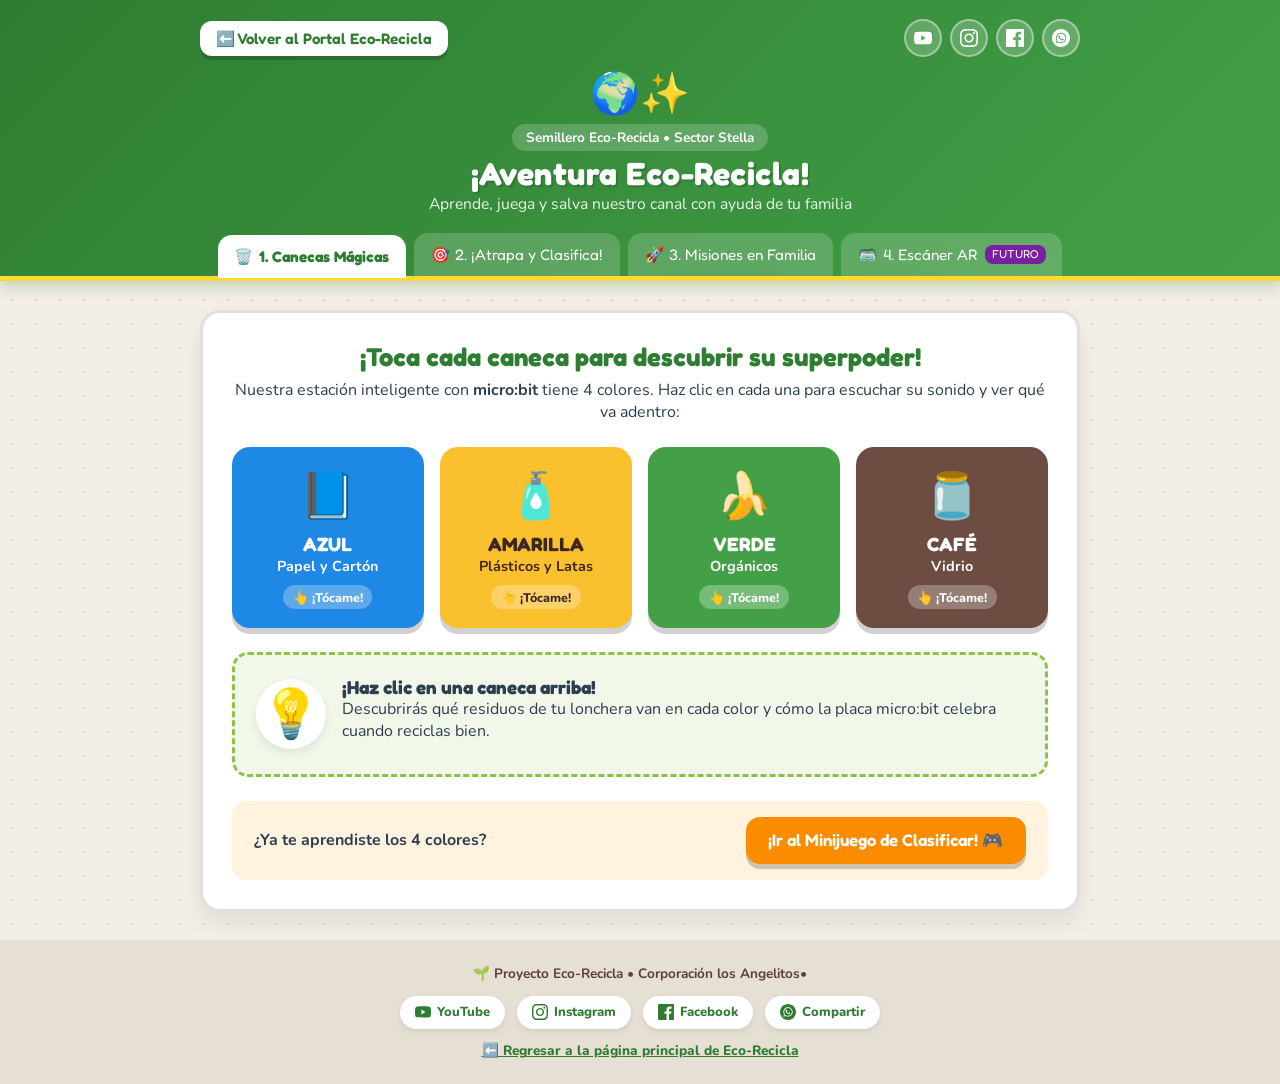
==== commit f9f1d645: "Add files via upload" ====
--- a/juegos.html
+++ b/juegos.html
@@ -703,7 +703,7 @@
   </main>
 
   <footer class="kid-footer">
-    <p>🌱 Proyecto Eco-Recicla • Institución Educativa Ciudad de Tunja • Educación con Amor y Tecnología</p>
+    <p>🌱 Proyecto Eco-Recicla • Corporación los Angelitos• </p>
     
     <!-- ENLACES REDES SOCIALES EN PIE DE PÁGINA -->
     <div class="footer-socials">
